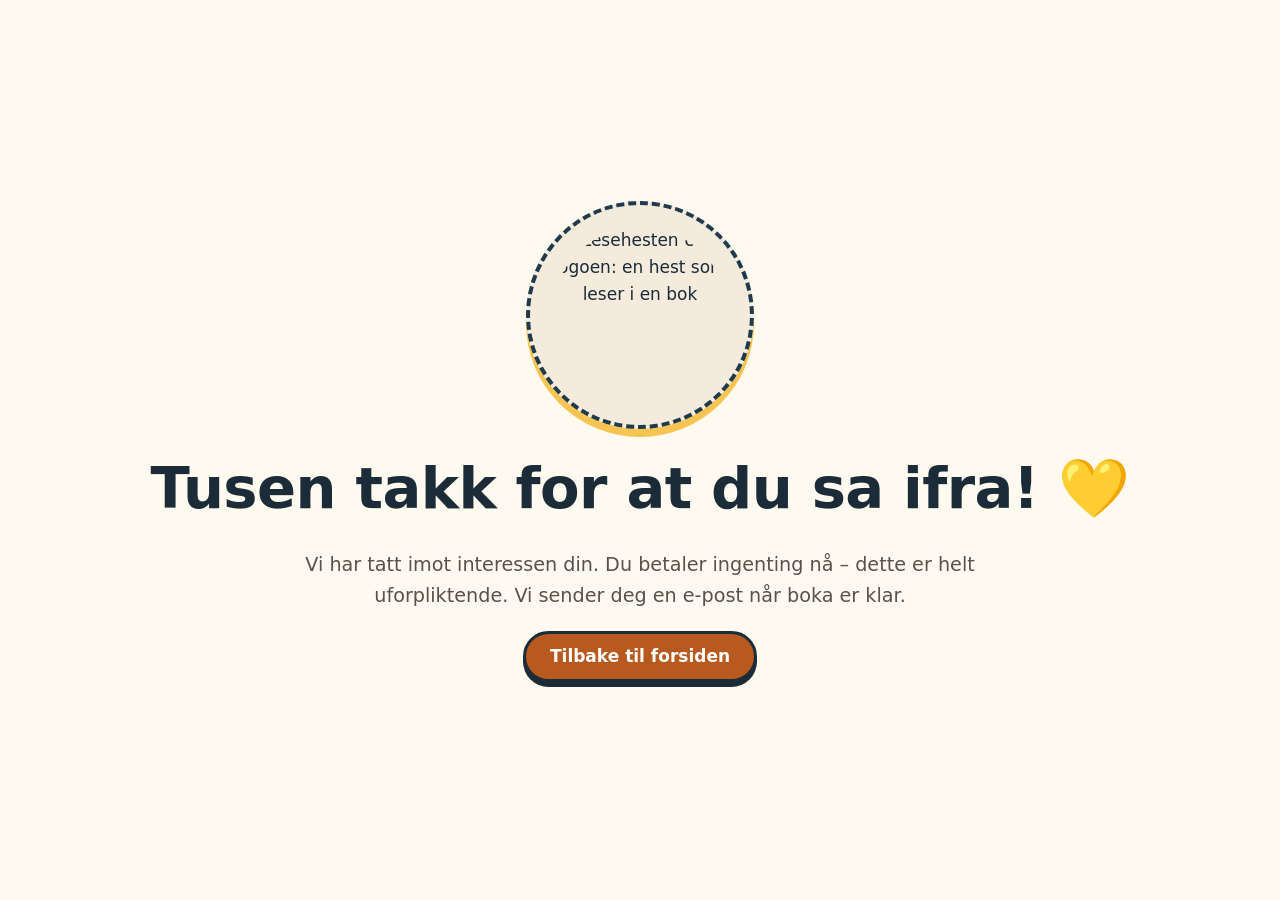
==== takk.html @ 0f4877de "Lesehesten site" ====
<!doctype html>
<html lang="nb">
<head>
<meta charset="utf-8">
<meta name="viewport" content="width=device-width, initial-scale=1">
<title>Takk for at du sa ifra! – Lesehesten UB</title>
<meta name="robots" content="noindex">
<link rel="icon" href="assets/favicon-32.png?v=1" sizes="32x32" type="image/png">
<link rel="apple-touch-icon" href="assets/apple-touch-icon.png?v=2">
<link rel="stylesheet" href="styles.css?v=8">
</head>
<body>
<!-- Gjenbrukbare SVG-figurer -->
<svg width="0" height="0" style="position:absolute" aria-hidden="true" focusable="false">
  <defs>
    <symbol id="star" viewBox="0 0 24 24"><path d="M12 1.8l2.9 6.6 7.1.7-5.4 4.8 1.6 7-6.2-3.7-6.2 3.7 1.6-7L2 9.1l7.1-.7z"/></symbol>
    <symbol id="sparkle" viewBox="0 0 24 24"><path d="M12 0c.8 6.5 4.6 10.9 12 12-7.4 1.1-11.2 5.5-12 12-.8-6.5-4.6-10.9-12-12C7.4 10.9 11.2 6.5 12 0z"/></symbol>
  </defs>
</svg>
<main class="thanks section--paper" id="innhold">
  <div class="wrap">
    <picture><source srcset="assets/lesehest-emblem.webp?v=2" type="image/webp"><img class="emblem emblem--thanks" src="assets/lesehest-emblem.png?v=2" width="176" height="142" alt="Lesehesten UB-logoen: en hest som leser i en bok"></picture>

    <h1>Tusen takk for at du sa ifra! 💛</h1>
    <p class="lead" style="margin-inline:auto">Vi har tatt imot interessen din. Du betaler ingenting nå – dette er helt uforpliktende. Vi sender deg en e-post når boka er klar.</p>
    <p><a class="btn btn--primary" href="./">Tilbake til forsiden</a></p>
  </div>
</main>
</body>
</html>
---- styles.css ----
:root{
  --paper:#fffaf0; --cream:#fbf1df; --sun:#f6c453; --sun-d:#e9a92a;
  --berry:#b85a1f; --berry-d:#9a4816; --chestnut:#c8692a; --sea:#1f3a4d; --sea-d:#152a38; --slate:#2c4d63;
  --ink:#1b2b38; --muted:#5a5148; --line:#ecdcbc;
  --radius:22px; --shadow:0 6px 0 rgba(27,43,56,.14);
  --font:ui-rounded,"SF Pro Rounded","Nunito","Varela Round","Segoe UI",system-ui,-apple-system,Roboto,sans-serif;
}
*{box-sizing:border-box}
html{scroll-behavior:smooth;scroll-padding-top:84px}
@media (prefers-reduced-motion:reduce){html{scroll-behavior:auto}*{animation:none!important;transition:none!important}}
body{margin:0;font-family:var(--font);color:var(--ink);background:var(--cream);line-height:1.6;font-size:1.0625rem;-webkit-font-smoothing:antialiased}
img,svg{max-width:100%}
a{color:var(--sea)}
h1,h2,h3{line-height:1.12;margin:0 0 .5em;letter-spacing:-.01em}
h1{font-size:clamp(2.1rem,5vw,3.6rem);font-weight:900}
h2{font-size:clamp(1.7rem,3.6vw,2.6rem);font-weight:900}
h3{font-size:1.3rem;font-weight:800}
p{margin:0 0 1em}
.wrap{width:min(1140px,100% - 40px);margin-inline:auto}
.skip{position:absolute;left:-999px;top:8px;background:var(--ink);color:#fff;padding:10px 16px;border-radius:10px;z-index:100}
.skip:focus{left:8px}
:focus-visible{outline:3px solid var(--sea);outline-offset:3px;border-radius:6px}

/* knapper */
.btn{display:inline-flex;align-items:center;justify-content:center;gap:.4em;font:inherit;font-weight:800;text-decoration:none;border:3px solid var(--ink);border-radius:999px;padding:.75em 1.4em;cursor:pointer;transition:transform .15s,box-shadow .15s;box-shadow:0 5px 0 var(--ink);color:var(--ink);background:#fff;line-height:1.2}
.btn:hover{transform:translateY(-2px);box-shadow:0 7px 0 var(--ink)}
.btn:active{transform:translateY(3px);box-shadow:0 2px 0 var(--ink)}
.btn--primary{background:var(--berry);color:#fff}
.btn--sun{background:var(--sun)}
.btn--ghost{background:transparent;box-shadow:none;border-style:dashed}
.btn--ghost:hover{box-shadow:none;background:#fff8}
.btn--big{font-size:1.15rem;padding:.9em 1.6em}
.btn--small{padding:.5em 1.1em;font-size:.95rem;box-shadow:0 3px 0 var(--ink)}
.btn--block{width:100%}

/* topbar */
.topbar{position:sticky;top:0;z-index:50;background:rgba(251,241,223,.93);backdrop-filter:blur(8px);border-bottom:3px dashed var(--line)}
.topbar__inner{display:flex;align-items:center;gap:20px;height:68px}
.brand{display:inline-flex;align-items:center;gap:8px;font-weight:900;font-size:1.3rem;color:var(--ink);text-decoration:none}
.brand__mark{display:block;height:46px;width:auto}
.brand picture{display:block;background:#f5ebdd;border-radius:50%;padding:2px 3px;border:2px solid var(--ink)}
.brand__ub{display:inline-block;margin-left:6px;background:var(--sea);color:#fff;font-size:.7em;padding:1px 7px;border-radius:8px;transform:rotate(4deg)}
.nav{display:flex;gap:4px;margin-left:auto}
.nav a{color:var(--ink);text-decoration:none;font-weight:700;padding:6px 10px;border-radius:999px}
.nav a:hover{background:#fff}
@media (max-width:820px){.nav{display:none}.topbar__cta{margin-left:auto}}

/* hero */
.hero{position:relative;padding:48px 0 110px;overflow:hidden;background:
  radial-gradient(circle at 12% 20%,#fbe2a6 0 90px,transparent 91px),
  radial-gradient(circle at 92% 85%,#f6d6bd 0 120px,transparent 121px),var(--cream)}
.hero__grid{display:grid;grid-template-columns:1.1fr .9fr;gap:40px;align-items:center}
.tag{display:inline-flex;align-items:center;gap:8px;background:#fff;border:2px solid var(--ink);border-radius:999px;padding:4px 14px;font-weight:800;font-size:.9rem}
.tag svg{width:16px;height:16px;fill:var(--sun-d)}
.squiggle{background:linear-gradient(transparent 62%,var(--sun) 62% 92%,transparent 92%);padding:0 .1em}
.lead{font-size:1.2rem;color:var(--muted);max-width:36em}
.hero__actions{display:flex;flex-wrap:wrap;gap:14px;margin:26px 0 22px}
.pills{display:flex;flex-wrap:wrap;gap:10px;list-style:none;padding:0;margin:0}
.pills li{background:#fff;border:2px solid var(--line);border-radius:12px;padding:6px 12px;font-weight:700;font-size:.95rem}
.hero__art{position:relative}
.emblem-stage{position:relative;width:min(310px,100%);aspect-ratio:1;margin-inline:auto}
.emblem-stage__bg{position:absolute;inset:0;width:100%;height:100%;filter:drop-shadow(0 10px 0 rgba(27,43,56,.1))}
.emblem-stage__logo{position:absolute;inset:0;display:grid;place-items:center}
.emblem{display:block;width:176px;max-width:100%;height:auto}
.emblem-stage .emblem{animation:float 5s ease-in-out infinite}
@keyframes float{0%,100%{transform:translateY(0) rotate(0)}50%{transform:translateY(-6px) rotate(-1.5deg)}}
.bubble{position:absolute;top:-2%;right:-14%;margin:0;background:#fff;border:3px solid var(--ink);border-radius:18px 18px 18px 4px;padding:8px 14px;font-weight:900;font-size:1rem;box-shadow:0 4px 0 var(--ink);transform:rotate(5deg);white-space:nowrap}
.deco{position:absolute;width:30px;height:30px;fill:var(--sun-d)}
.deco--1{left:2%;top:18%;width:36px;height:36px;fill:var(--chestnut)}
.deco--2{right:4%;bottom:20%;fill:var(--slate)}
.deco--3{left:10%;bottom:8%;width:22px;height:22px}
.deco--4{right:14%;top:26%;width:20px;height:20px;fill:var(--sun-d)}
.twinkle{animation:tw 3s ease-in-out infinite;transform-box:fill-box;transform-origin:center}
.twinkle--late{animation-delay:1.5s}
@keyframes tw{0%,100%{opacity:1}50%{opacity:.35}}
.wave{position:absolute;left:0;right:0;bottom:-1px;width:100%;height:70px;display:block}

/* seksjoner */
.section{padding:88px 0}
.section--paper{background:var(--paper)}
.section--sea{background:var(--sea);color:#fff;background-image:radial-gradient(rgba(255,255,255,.08) 2px,transparent 2px);background-size:26px 26px}
.section--sun{background:var(--sun);background-image:radial-gradient(rgba(255,255,255,.35) 2px,transparent 2px);background-size:22px 22px}
.kicker{display:inline-block;font-weight:900;text-transform:uppercase;letter-spacing:.12em;font-size:.85rem;color:var(--berry-d);margin-bottom:.6em}
.kicker--light{color:var(--sun)}
.intro{font-size:1.2rem;max-width:42em;color:var(--muted)}

.cards{display:grid;grid-template-columns:repeat(3,1fr);gap:24px;margin-top:36px}
.card{background:#fff;border:3px solid var(--ink);border-radius:var(--radius);padding:28px;box-shadow:var(--shadow);transition:transform .2s}
.card:nth-child(1){transform:rotate(-1.2deg)}
.card:nth-child(3){transform:rotate(1deg)}
.card:hover{transform:rotate(0) translateY(-4px)}
.card__icon{font-size:2rem;width:62px;height:62px;display:grid;place-items:center;border-radius:50%;margin-bottom:14px;border:3px solid var(--ink)}
.card--sun .card__icon{background:var(--sun)}
.card--sea .card__icon{background:#cfe0ea}
.card--berry .card__icon{background:#f7d2b4}
.card p{margin:0;color:var(--muted)}

/* bok */
.book__grid{display:grid;grid-template-columns:.85fr 1.15fr;gap:56px;align-items:center}
.cover{position:relative;width:min(320px,80%);aspect-ratio:3/4;margin-inline:auto;border-radius:6px 16px 16px 6px;overflow:visible;transform:rotate(-4deg);box-shadow:14px 16px 0 rgba(0,0,0,.3);border:3px solid #0f1e29;background:var(--slate)}
.cover__svg{display:block;width:100%;height:100%;border-radius:4px 13px 13px 4px}
.cover__spine{position:absolute;left:0;top:0;bottom:0;width:18px;background:linear-gradient(90deg,rgba(0,0,0,.25),rgba(255,255,255,.15),transparent);z-index:2;border-radius:4px 0 0 4px}
.cover__title{position:absolute;left:0;right:0;top:12%;text-align:center;color:#fff;padding:0 22px}
.cover__eyebrow{display:block;font-size:.68rem;font-weight:800;letter-spacing:.05em;text-transform:uppercase;opacity:.9}
.cover__title strong{display:block;font-size:clamp(1.5rem,3vw,2rem);line-height:1.1;font-weight:900;margin-top:6px;text-shadow:0 3px 0 rgba(0,0,0,.2)}
.sticker{position:absolute;right:-26px;top:-20px;width:86px;height:86px;border-radius:50%;background:var(--sun);color:var(--ink);border:3px solid var(--ink);display:grid;place-items:center;text-align:center;font-weight:900;line-height:1.05;transform:rotate(14deg);font-size:.95rem}
.facts{display:grid;grid-template-columns:repeat(2,1fr);gap:12px;margin:24px 0}
.facts div{background:rgba(255,255,255,.1);border:2px dashed rgba(255,255,255,.4);border-radius:14px;padding:12px 16px}
.facts dt{font-size:.8rem;text-transform:uppercase;letter-spacing:.1em;font-weight:800;color:var(--sun)}
.facts dd{margin:0;font-weight:700}
.note{font-size:.95rem;opacity:.85}
.traits{display:flex;flex-wrap:wrap;gap:10px;list-style:none;padding:0;margin:0 0 1.2em}
.traits li{background:rgba(255,255,255,.12);border:2px solid rgba(255,255,255,.35);border-radius:12px;padding:6px 12px;font-weight:700;font-size:.95rem}

/* misjon */
.mission{font-size:1.08rem;max-width:42em;color:var(--muted)}
.mission a{font-weight:800}

/* historien */
.section--cream{background:
  radial-gradient(circle at 0 0,#fbe2a6 0 160px,transparent 161px),
  radial-gradient(circle at 100% 100%,#f6d6bd 0 180px,transparent 181px),var(--cream)}
.story{max-width:880px}
.theme{display:inline-block;font-weight:900;font-size:1.12rem;background:#fff;border:3px solid var(--ink);border-radius:16px;padding:8px 16px;margin:0 0 1.15em;box-shadow:var(--shadow);transform:rotate(-1.2deg);color:var(--ink)}
.story p{color:var(--muted);font-size:1.12rem;max-width:40em}
.story__more{font-weight:800;color:var(--ink)!important}
.cta-banner{display:flex;flex-wrap:wrap;align-items:center;justify-content:space-between;gap:18px 24px;margin-top:28px;background:#fff;border:3px solid var(--ink);border-radius:var(--radius);padding:22px 26px;box-shadow:var(--shadow)}
.cta-banner p{margin:0;font-weight:800;font-size:1.08rem;color:var(--ink);flex:1 1 16em;line-height:1.35}
.cta-banner .btn{flex:none}

/* om oss */
.about{display:grid;grid-template-columns:220px 1fr;gap:48px;align-items:center;max-width:960px}
.about__badge{width:220px;height:220px;border-radius:50%;background:#f5ebdd;border:4px dashed var(--sea);display:grid;place-items:center;box-shadow:0 8px 0 var(--sun)}
.about p{color:var(--muted)}

/* bestilling */
.order{display:grid;grid-template-columns:.8fr 1.2fr;gap:48px;align-items:start}
.order__intro{position:sticky;top:100px}
.price-tag{display:inline-flex;align-items:baseline;gap:4px;background:var(--berry);color:#fff;border:3px solid var(--ink);border-radius:18px;padding:10px 22px;font-weight:900;font-size:1.4rem;transform:rotate(-3deg);box-shadow:var(--shadow);margin-top:8px}
.price-tag span{font-size:3rem;line-height:1}
.form{background:#fff;border:3px solid var(--ink);border-radius:28px;padding:32px;box-shadow:0 10px 0 var(--ink);display:grid;grid-template-columns:1fr 1fr;gap:6px 20px}
.field{margin:0 0 6px;min-width:0}
.field--full{grid-column:1/-1}
label,legend{display:block;font-weight:800;margin-bottom:6px}
.req{color:var(--berry)}
.opt{font-weight:600;color:var(--muted);font-size:.9em}
input[type=text],input[type=email],input[type=tel],input[type=number],textarea{width:100%;font:inherit;padding:12px 14px;border:2.5px solid #d3c09c;border-radius:14px;background:var(--paper);color:var(--ink);transition:border-color .15s,box-shadow .15s}
input:focus,textarea:focus{outline:none;border-color:var(--sea);box-shadow:0 0 0 4px rgba(31,58,77,.2)}
.invalid input,input[aria-invalid=true]{border-color:var(--berry);background:#fdf0e8}
.err{color:var(--berry-d);font-weight:700;font-size:.9rem;margin:4px 0 0;min-height:1.2em}
.qty{display:flex;align-items:center;gap:8px;flex-wrap:wrap}
.qty input{width:80px;text-align:center;font-weight:800;font-size:1.2rem;-moz-appearance:textfield}
.qty input::-webkit-inner-spin-button,.qty input::-webkit-outer-spin-button{-webkit-appearance:none;margin:0}
.qty__btn{width:48px;height:48px;border-radius:50%;border:3px solid var(--ink);background:var(--sun);font:inherit;font-size:1.5rem;font-weight:900;cursor:pointer;line-height:1;color:var(--ink)}
.qty__btn:hover{background:var(--sun-d)}
.total{margin:0 0 0 auto;font-size:1.15rem;background:var(--cream);border-radius:12px;padding:8px 14px}
.total strong{color:var(--berry-d);font-size:1.3rem}
.privacy{font-size:.88rem;color:var(--muted);margin:14px 0 0}
.hp{position:absolute;left:-9999px;width:1px;height:1px;overflow:hidden}

/* støtt oss / vipps */
.support{max-width:820px}
.vipps{background:#fff;border:3px solid var(--ink);border-radius:var(--radius);padding:32px 36px 28px;box-shadow:var(--shadow);max-width:480px;text-align:center;margin-top:28px}
.vipps__mark{display:inline-block;margin:0 0 10px;background:#ff5b24;color:#fff;font-weight:900;font-size:1.35rem;letter-spacing:.03em;line-height:1;padding:8px 18px 9px;border-radius:999px}
.vipps__to{margin:0;font-weight:800;text-transform:uppercase;letter-spacing:.08em;font-size:.85rem;color:var(--muted)}
.vipps__number{margin:.15em 0 .7em;font-size:clamp(2.3rem,7vw,3.4rem);font-weight:900;letter-spacing:.06em;line-height:1.1;color:var(--ink);font-variant-numeric:tabular-nums}
.vipps__actions{display:flex;flex-wrap:wrap;justify-content:center;gap:12px}
.btn--vipps{background:#ff5b24;color:#fff;border-color:var(--ink)}
.btn--vipps:hover{background:#e04e1c}
.btn--vipps-open{display:none;background:#fff;color:var(--ink)}
.vipps__feedback{min-height:1.3em;margin:10px 0 0;font-weight:800;color:#1a7a3a}
.vipps__note{margin:8px 0 0;color:var(--muted)}

/* faq */
.faq{max-width:820px}
details{background:#fff;border:3px solid var(--ink);border-radius:18px;margin:14px 0;box-shadow:0 4px 0 var(--ink);overflow:hidden}
summary{cursor:pointer;font-weight:800;font-size:1.1rem;padding:18px 56px 18px 22px;position:relative;list-style:none}
summary::-webkit-details-marker{display:none}
summary::after{content:"+";position:absolute;right:18px;top:50%;transform:translateY(-50%);width:30px;height:30px;border-radius:50%;background:var(--sun);display:grid;place-items:center;font-weight:900;border:2px solid var(--ink);transition:transform .2s}
details[open] summary::after{content:"–";background:var(--berry);color:#fff}
details p{padding:0 22px 18px;margin:0;color:var(--muted)}

/* footer */
.footer{background:var(--ink);color:#f3e6cf;padding:48px 0 40px}
.footer__inner{display:flex;justify-content:space-between;gap:24px;flex-wrap:wrap;align-items:flex-end}
.brand--light{color:#fff}
.footer p{margin:.6em 0 0}
.footer a{color:var(--sun)}
.footer__small{font-size:.9rem;opacity:.85;text-align:right}

/* fast CTA mobil */
.sticky-cta{display:none}
@media (max-width:820px){
  .btn--vipps-open{display:inline-flex}
  .vipps{padding:26px 20px 22px}
  .vipps__actions .btn{width:100%}
  .sticky-cta{display:flex;position:fixed;left:12px;right:12px;bottom:12px;z-index:60;align-items:center;justify-content:space-between;gap:12px;background:#fff;border:3px solid var(--ink);border-radius:20px;padding:10px 10px 10px 18px;box-shadow:0 6px 0 var(--ink);transition:transform .25s,opacity .25s}
  .sticky-cta.is-hidden{transform:translateY(140%);opacity:0;pointer-events:none}
  .sticky-cta__price{display:flex;flex-direction:column;line-height:1.15}
  .sticky-cta__price strong{font-size:1.25rem}
  .sticky-cta__price small{color:var(--muted);font-weight:700}
  .topbar__cta{display:none}
  body{padding-bottom:90px}
  .hero__grid,.book__grid,.order,.about{grid-template-columns:1fr}
  .hero{padding:28px 0 90px}
  .hero__art{order:-1;width:100%;max-width:290px;margin-inline:auto}
  .bubble{font-size:.85rem;right:0}
  .cards{grid-template-columns:1fr}
  .card:nth-child(n){transform:none}
  .order__intro{position:static}
  .about__badge{width:200px;height:200px;margin-inline:auto}
  .section{padding:64px 0}
}
@media (max-width:560px){
  .cta-banner{padding:18px 16px}
  .cta-banner .btn{width:100%}
  .form{grid-template-columns:1fr;padding:22px 18px}
  .facts{grid-template-columns:1fr}
  .total{margin-left:0;width:100%}
  .footer__small{text-align:left}
  .sticker{right:-10px}
  .btn--big{width:100%}
}

/* takk-side */
.thanks{min-height:100vh;display:grid;place-items:center;text-align:center;padding:60px 0}
.thanks picture{display:block}
.emblem--thanks{margin:0 auto;padding:22px;background:#f5ebdd;border-radius:50%;width:228px;height:228px;object-fit:contain;border:4px dashed var(--sea);box-shadow:0 8px 0 var(--sun)}
.thanks h1{margin-top:28px}
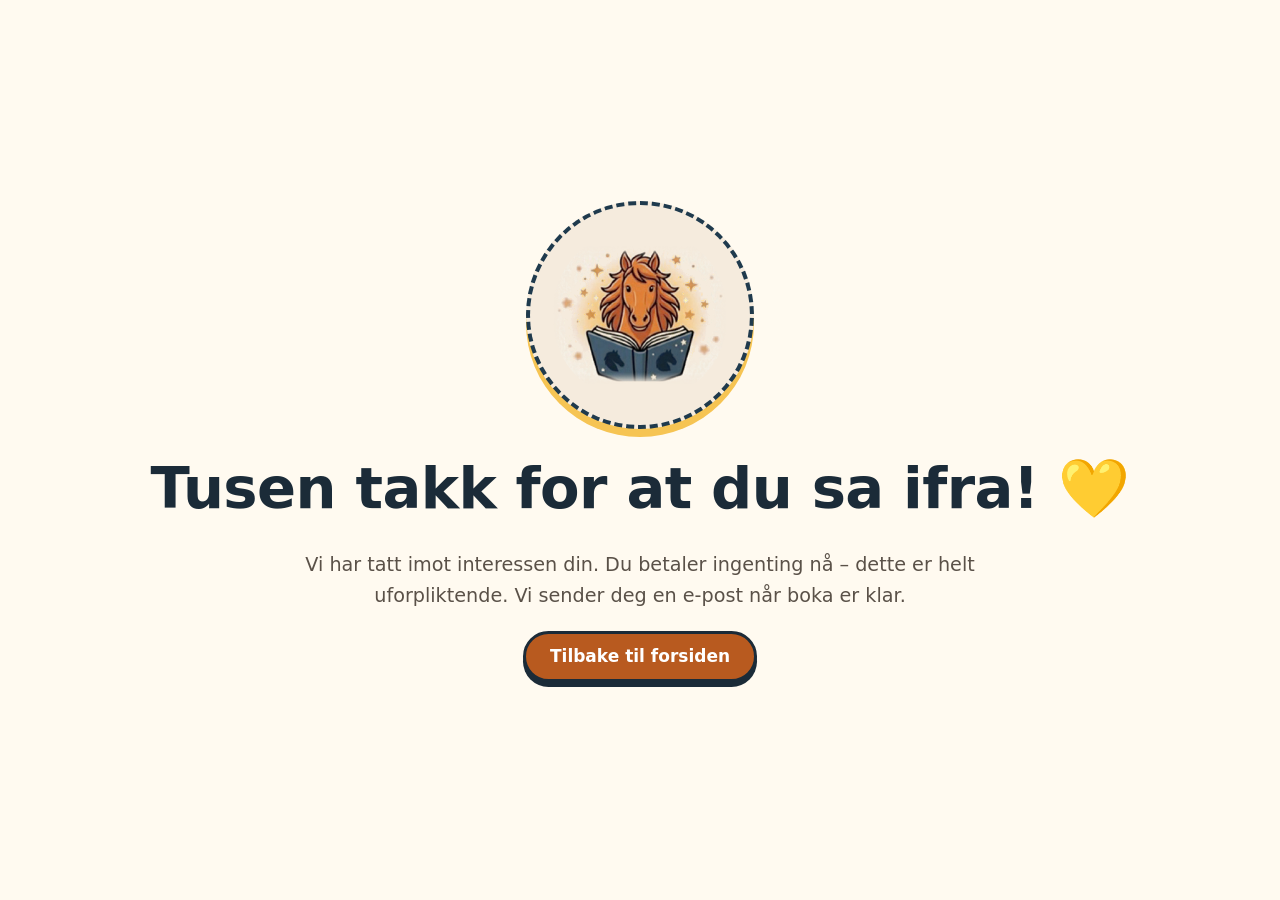
==== commit b0036845: "Gratis levering og adressefelt i skjemaet" ====
--- a/takk.html
+++ b/takk.html
@@ -7,7 +7,7 @@
 <meta name="robots" content="noindex">
 <link rel="icon" href="assets/favicon-32.png?v=1" sizes="32x32" type="image/png">
 <link rel="apple-touch-icon" href="assets/apple-touch-icon.png?v=2">
-<link rel="stylesheet" href="styles.css?v=8">
+<link rel="stylesheet" href="styles.css?v=9">
 </head>
 <body>
 <!-- Gjenbrukbare SVG-figurer -->
--- a/styles.css
+++ b/styles.css
@@ -138,6 +138,7 @@
 .order__intro{position:sticky;top:100px}
 .price-tag{display:inline-flex;align-items:baseline;gap:4px;background:var(--berry);color:#fff;border:3px solid var(--ink);border-radius:18px;padding:10px 22px;font-weight:900;font-size:1.4rem;transform:rotate(-3deg);box-shadow:var(--shadow);margin-top:8px}
 .price-tag span{font-size:3rem;line-height:1}
+.order__delivery{margin:16px 0 0;font-weight:800}
 .form{background:#fff;border:3px solid var(--ink);border-radius:28px;padding:32px;box-shadow:0 10px 0 var(--ink);display:grid;grid-template-columns:1fr 1fr;gap:6px 20px}
 .field{margin:0 0 6px;min-width:0}
 .field--full{grid-column:1/-1}
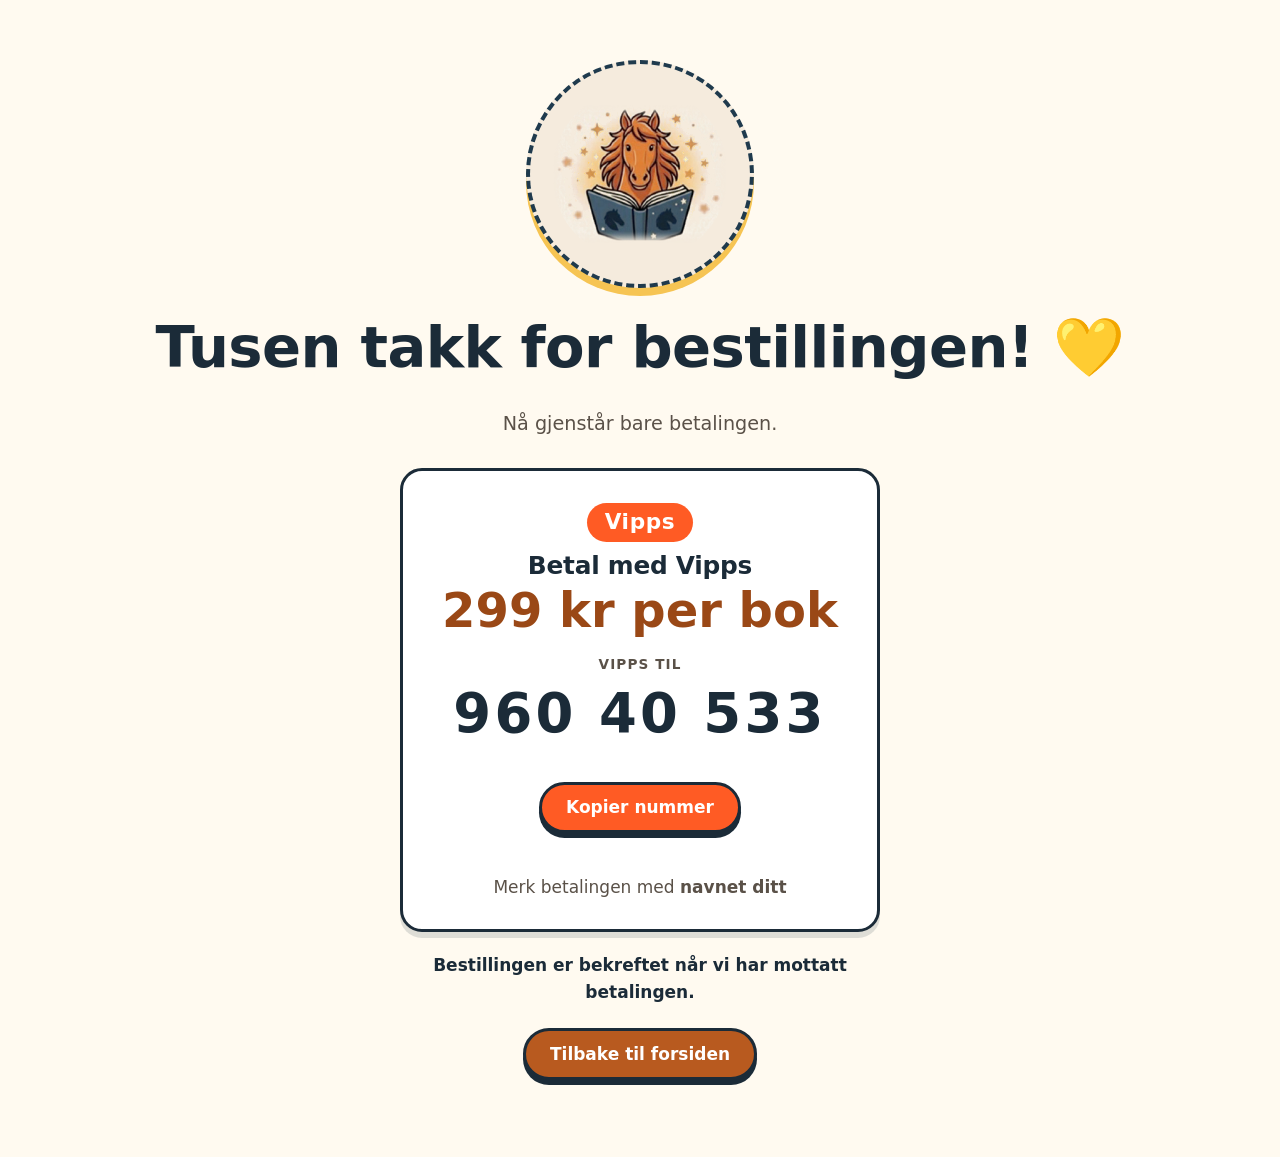
==== commit e3577a3d: "Bestilling med Vipps-betaling" ====
--- a/takk.html
+++ b/takk.html
@@ -3,11 +3,11 @@
 <head>
 <meta charset="utf-8">
 <meta name="viewport" content="width=device-width, initial-scale=1">
-<title>Takk for at du sa ifra! – Lesehesten UB</title>
+<title>Takk for bestillingen! – Lesehesten UB</title>
 <meta name="robots" content="noindex">
 <link rel="icon" href="assets/favicon-32.png?v=1" sizes="32x32" type="image/png">
 <link rel="apple-touch-icon" href="assets/apple-touch-icon.png?v=2">
-<link rel="stylesheet" href="styles.css?v=9">
+<link rel="stylesheet" href="styles.css?v=10">
 </head>
 <body>
 <!-- Gjenbrukbare SVG-figurer -->
@@ -21,10 +21,27 @@
   <div class="wrap">
     <picture><source srcset="assets/lesehest-emblem.webp?v=2" type="image/webp"><img class="emblem emblem--thanks" src="assets/lesehest-emblem.png?v=2" width="176" height="142" alt="Lesehesten UB-logoen: en hest som leser i en bok"></picture>
 
-    <h1>Tusen takk for at du sa ifra! 💛</h1>
-    <p class="lead" style="margin-inline:auto">Vi har tatt imot interessen din. Du betaler ingenting nå – dette er helt uforpliktende. Vi sender deg en e-post når boka er klar.</p>
+    <h1>Tusen takk for bestillingen! 💛</h1>
+    <p class="lead" style="margin-inline:auto">Nå gjenstår bare betalingen.</p>
+
+    <div class="vipps vipps--pay">
+      <p class="vipps__mark">Vipps</p>
+      <h2>Betal med Vipps</h2>
+      <p class="vipps__amount" id="pay-amount">299 kr per bok</p>
+      <p class="vipps__to">Vipps til</p>
+      <p class="vipps__number" id="vipps-number">960 40 533</p>
+      <div class="vipps__actions">
+        <button type="button" class="btn btn--vipps" id="copy-vipps" data-number="96040533">Kopier nummer</button>
+        <a class="btn btn--vipps-open" href="https://vipps.no/" rel="noopener" target="_blank">Åpne Vipps</a>
+      </div>
+      <p class="vipps__feedback" id="copy-feedback" aria-live="polite"></p>
+      <p class="vipps__note">Merk betalingen med <strong>navnet ditt</strong></p>
+    </div>
+
+    <p class="thanks__confirm">Bestillingen er bekreftet når vi har mottatt betalingen.</p>
     <p><a class="btn btn--primary" href="./">Tilbake til forsiden</a></p>
   </div>
 </main>
+<script src="app.js?v=8" defer></script>
 </body>
 </html>
--- a/styles.css
+++ b/styles.css
@@ -228,3 +228,8 @@
 .thanks picture{display:block}
 .emblem--thanks{margin:0 auto;padding:22px;background:#f5ebdd;border-radius:50%;width:228px;height:228px;object-fit:contain;border:4px dashed var(--sea);box-shadow:0 8px 0 var(--sun)}
 .thanks h1{margin-top:28px}
+.thanks .vipps{margin:28px auto 20px}
+.vipps--pay h2{margin:0 0 .15em;font-size:1.55rem}
+.vipps__amount{margin:.1em 0 .35em;font-size:clamp(2.1rem,6.5vw,3rem);font-weight:900;line-height:1.1;color:var(--berry-d);font-variant-numeric:tabular-nums}
+.thanks__confirm{font-weight:800;margin:0 auto 22px;max-width:28rem}
+body:has(.thanks){padding-bottom:0}
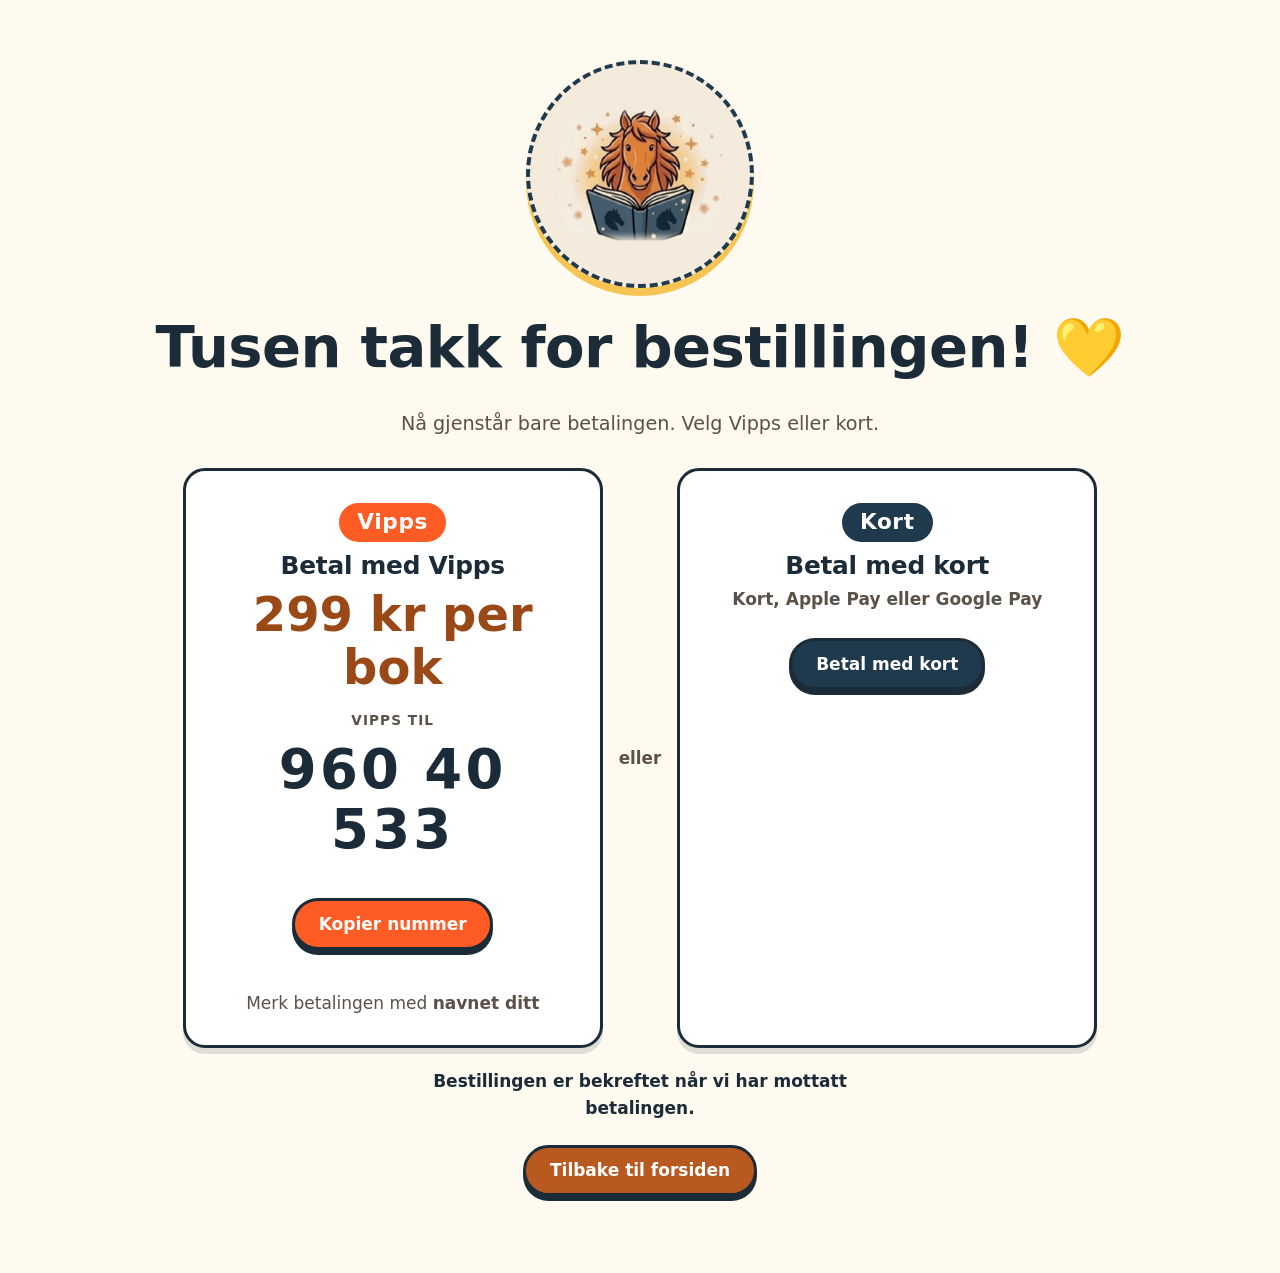
==== commit 9fbc765e: "Betal med kort (Stripe) ved siden av Vipps" ====
--- a/takk.html
+++ b/takk.html
@@ -7,7 +7,7 @@
 <meta name="robots" content="noindex">
 <link rel="icon" href="assets/favicon-32.png?v=1" sizes="32x32" type="image/png">
 <link rel="apple-touch-icon" href="assets/apple-touch-icon.png?v=2">
-<link rel="stylesheet" href="styles.css?v=10">
+<link rel="stylesheet" href="styles.css?v=11">
 </head>
 <body>
 <!-- Gjenbrukbare SVG-figurer -->
@@ -22,26 +22,40 @@
     <picture><source srcset="assets/lesehest-emblem.webp?v=2" type="image/webp"><img class="emblem emblem--thanks" src="assets/lesehest-emblem.png?v=2" width="176" height="142" alt="Lesehesten UB-logoen: en hest som leser i en bok"></picture>
 
     <h1>Tusen takk for bestillingen! 💛</h1>
-    <p class="lead" style="margin-inline:auto">Nå gjenstår bare betalingen.</p>
+    <p class="lead" style="margin-inline:auto">Nå gjenstår bare betalingen. Velg Vipps eller kort.</p>
 
-    <div class="vipps vipps--pay">
-      <p class="vipps__mark">Vipps</p>
-      <h2>Betal med Vipps</h2>
-      <p class="vipps__amount" id="pay-amount">299 kr per bok</p>
-      <p class="vipps__to">Vipps til</p>
-      <p class="vipps__number" id="vipps-number">960 40 533</p>
-      <div class="vipps__actions">
-        <button type="button" class="btn btn--vipps" id="copy-vipps" data-number="96040533">Kopier nummer</button>
-        <a class="btn btn--vipps-open" href="https://vipps.no/" rel="noopener" target="_blank">Åpne Vipps</a>
+    <div class="pay-options">
+      <div class="vipps vipps--pay">
+        <p class="vipps__mark">Vipps</p>
+        <h2>Betal med Vipps</h2>
+        <p class="vipps__amount" id="pay-amount">299 kr per bok</p>
+        <p class="vipps__to">Vipps til</p>
+        <p class="vipps__number" id="vipps-number">960 40 533</p>
+        <div class="vipps__actions">
+          <button type="button" class="btn btn--vipps" id="copy-vipps" data-number="96040533">Kopier nummer</button>
+          <a class="btn btn--vipps-open" href="https://vipps.no/" rel="noopener" target="_blank">Åpne Vipps</a>
+        </div>
+        <p class="vipps__feedback" id="copy-feedback" aria-live="polite"></p>
+        <p class="vipps__note">Merk betalingen med <strong>navnet ditt</strong></p>
       </div>
-      <p class="vipps__feedback" id="copy-feedback" aria-live="polite"></p>
-      <p class="vipps__note">Merk betalingen med <strong>navnet ditt</strong></p>
+
+      <p class="pay-or">eller</p>
+
+      <div class="vipps pay-card">
+        <p class="pay-card__mark">Kort</p>
+        <h2>Betal med kort</h2>
+        <p class="pay-card__sub">Kort, Apple Pay eller Google Pay</p>
+        <p class="pay-card__actions">
+          <a class="btn btn--card" href="https://buy.stripe.com/4gM9AT7Kvdcl6t6fNj8Vi00" target="_blank" rel="noopener">Betal med kort</a>
+        </p>
+        <p class="pay-card__note" id="card-qty-note" hidden></p>
+      </div>
     </div>
 
     <p class="thanks__confirm">Bestillingen er bekreftet når vi har mottatt betalingen.</p>
     <p><a class="btn btn--primary" href="./">Tilbake til forsiden</a></p>
   </div>
 </main>
-<script src="app.js?v=8" defer></script>
+<script src="app.js?v=9" defer></script>
 </body>
 </html>
--- a/styles.css
+++ b/styles.css
@@ -228,8 +228,23 @@
 .thanks picture{display:block}
 .emblem--thanks{margin:0 auto;padding:22px;background:#f5ebdd;border-radius:50%;width:228px;height:228px;object-fit:contain;border:4px dashed var(--sea);box-shadow:0 8px 0 var(--sun)}
 .thanks h1{margin-top:28px}
-.thanks .vipps{margin:28px auto 20px}
+.pay-options{display:flex;flex-wrap:wrap;justify-content:center;align-items:stretch;gap:20px 16px;max-width:920px;margin:28px auto 20px}
+.pay-options .vipps{margin:0;flex:1 1 280px;max-width:420px;display:flex;flex-direction:column;align-items:center}
+.pay-or{flex:0 0 auto;align-self:center;margin:0;font-weight:900;color:var(--muted);font-size:1.05rem}
+.pay-card__mark{display:inline-block;margin:0 0 10px;background:var(--sea);color:#fff;font-weight:900;font-size:1.35rem;letter-spacing:.03em;line-height:1;padding:8px 18px 9px;border-radius:999px}
+.pay-card h2{margin:0 0 .15em;font-size:1.55rem}
+.pay-card__sub{margin:.15em 0 1em;color:var(--muted);font-weight:700}
+.pay-card__actions{margin:8px 0 0;width:100%;display:flex;justify-content:center}
+.btn--card{background:var(--sea);color:#fff}
+.btn--card:hover{background:var(--sea-d)}
+.pay-card__note{margin:12px 0 0;color:var(--muted);font-size:.95rem;font-weight:700}
 .vipps--pay h2{margin:0 0 .15em;font-size:1.55rem}
 .vipps__amount{margin:.1em 0 .35em;font-size:clamp(2.1rem,6.5vw,3rem);font-weight:900;line-height:1.1;color:var(--berry-d);font-variant-numeric:tabular-nums}
 .thanks__confirm{font-weight:800;margin:0 auto 22px;max-width:28rem}
 body:has(.thanks){padding-bottom:0}
+@media (max-width:820px){
+  .pay-options{flex-direction:column;align-items:stretch}
+  .pay-options .vipps{max-width:none;width:100%}
+  .pay-or{text-align:center}
+  .pay-card__actions .btn{width:100%}
+}
